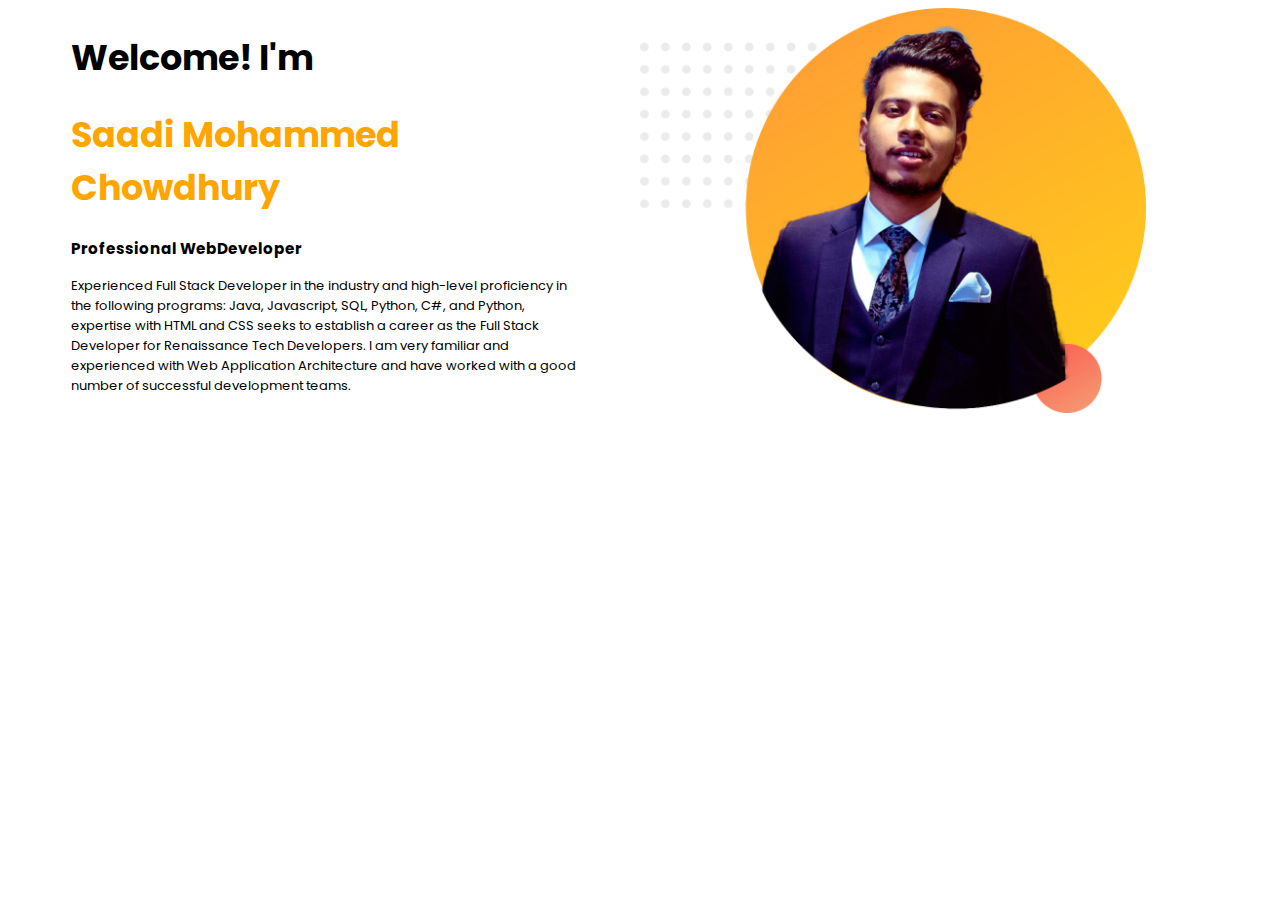
==== index.html @ 5a2079a8 "adding top part" ====
<!DOCTYPE html>
<html lang="en">
<head>
    <meta charset="UTF-8">
    <meta name="viewport" content="width=device-width, initial-scale=1.0">
    <title>Saadi Mohammed</title>
    <link rel="stylesheet" href="style.css">

   <link href="https://fonts.googleapis.com/css2?family=Poppins&display=swap" rel="stylesheet">
</head>
<body>
    <section>
        <div class="half-width"> 
            <h1>Welcome! I'm</h1>
    <h1> <span class="name-highlight"> Saadi Mohammed Chowdhury</span></h1>
    <h3>Professional WebDeveloper</h3>
    <p>Experienced Full Stack Developer in the industry and high-level proficiency in the following programs: Java, Javascript, SQL, Python, C#, and Python, expertise with HTML and CSS seeks to establish a career as the Full Stack Developer for Renaissance Tech Developers. I am very familiar and experienced with Web Application Architecture and have worked with a good number of successful development teams.</p>
        </div>

        <div class="half-width">
            <img src="images/profile1.png" alt="">
        </div>
    </section>
    
</body>
</html>
---- style.css ----
h1{
    font-size: 35px;
    
}
body{
    font-family: 'Poppins', sans-serif;
    font-size: 13px;
  

}

.name-highlight{
    color:orange;
   
}

.half-width{
    width:40%;
    float:left;
    margin-left: 5%;

    
}
.half-width img
{
    width: 100%;
}
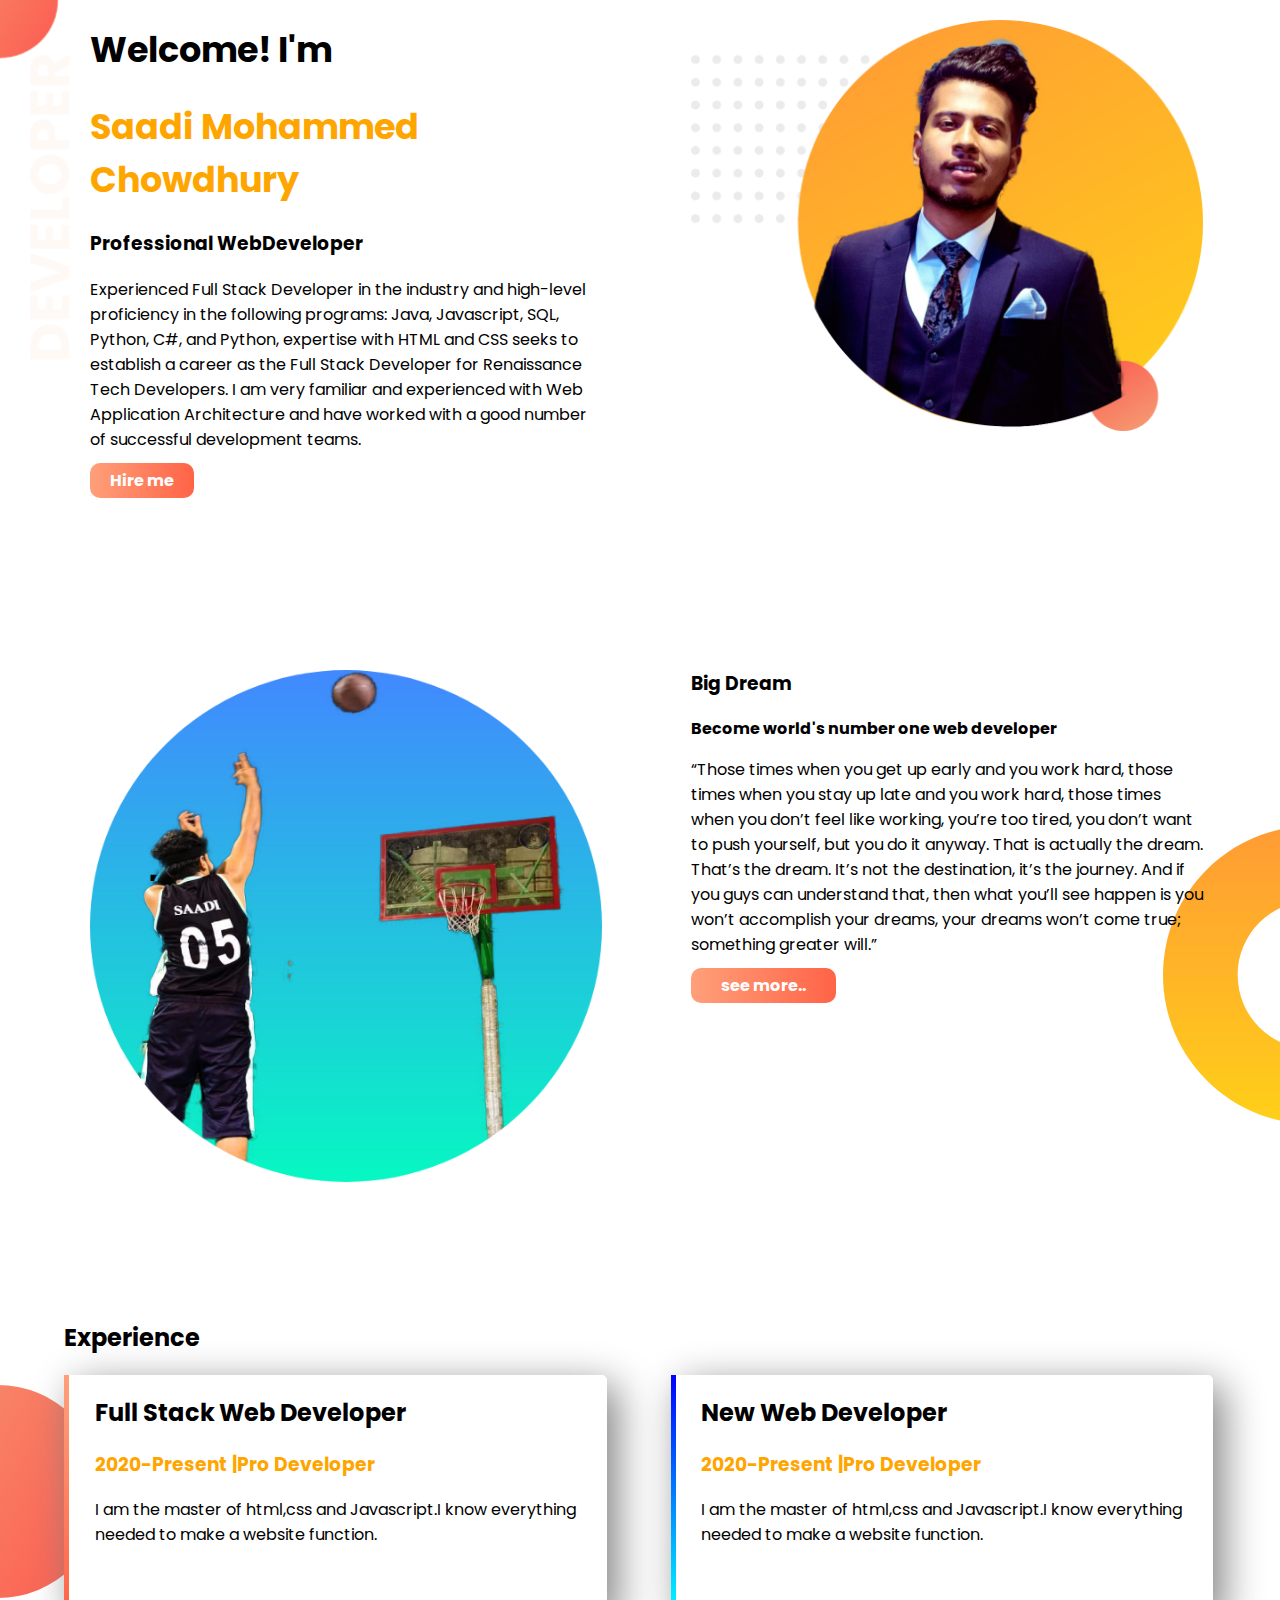
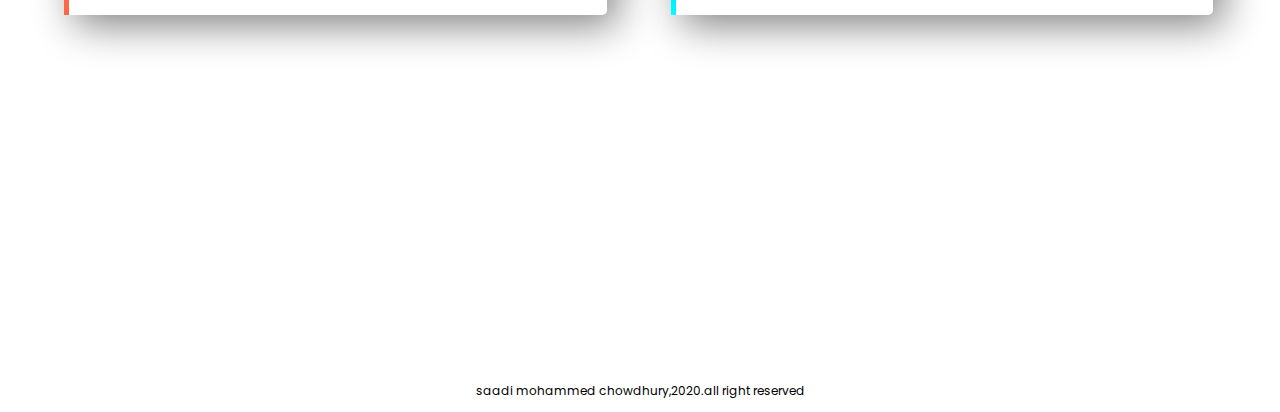
==== commit 83e07433: "saadi mohammed portfolio done" ====
--- a/index.html
+++ b/index.html
@@ -1,5 +1,6 @@
 <!DOCTYPE html>
 <html lang="en">
+
 <head>
     <meta charset="UTF-8">
     <meta name="viewport" content="width=device-width, initial-scale=1.0">
@@ -8,19 +9,84 @@
 
    <link href="https://fonts.googleapis.com/css2?family=Poppins&display=swap" rel="stylesheet">
 </head>
+
 <body>
-    <section>
-        <div class="half-width"> 
-            <h1>Welcome! I'm</h1>
-    <h1> <span class="name-highlight"> Saadi Mohammed Chowdhury</span></h1>
-    <h3>Professional WebDeveloper</h3>
-    <p>Experienced Full Stack Developer in the industry and high-level proficiency in the following programs: Java, Javascript, SQL, Python, C#, and Python, expertise with HTML and CSS seeks to establish a career as the Full Stack Developer for Renaissance Tech Developers. I am very familiar and experienced with Web Application Architecture and have worked with a good number of successful development teams.</p>
+
+
+
+        <section class="top-banner">
+                        <div class="half-width"> 
+                            <h1>Welcome! I'm</h1>
+        <h1> <span class="orange-highlight"> Saadi Mohammed Chowdhury</span></h1>
+        <h3>Professional WebDeveloper</h3>
+        <p>Experienced Full Stack Developer in the industry and high-level proficiency in the following programs: Java, Javascript, SQL, Python, C#, and Python, expertise with HTML and CSS seeks to establish a career as the Full Stack Developer for Renaissance Tech Developers. I am very familiar and experienced with Web Application Architecture and have worked with a good number of successful development teams.</p>
+
+        <a class="link_button" target="blank"href="file:///C:/Webdevelopment/Projects/Web%20Portfolio/index.html">Hire me</a>
+                         </div>
+
+            <div class="half-width">
+                <img src="images/profile1.png">
+            </div>
+        </section>
+
+
+
+    <section class="dream-area">
+
+        <div class="half-width">
+
+            <img src="images/dream-image.png" alt="">
+
         </div>
 
         <div class="half-width">
-            <img src="images/profile1.png" alt="">
+
+            <h3>Big Dream</h3>
+            <p><b>Become world's number one web developer</b>
+            <p>
+                “Those times when you get up early and you work hard, those times when you stay up late and you work hard, those times when you don’t feel like working, you’re too tired, you don’t want to push yourself, but you do it anyway. That is actually the dream. That’s the dream. It’s not the destination, it’s the journey. And if you guys can understand that, then what you’ll see happen is you won’t accomplish your dreams, your dreams won’t come true; something greater will.” 
+
+           
+            </p>
+            <a class="link_button2" target="blank"href="file:///C:/Webdevelopment/Projects/Web%20Portfolio/index.html">see more..</a>
+
         </div>
+
     </section>
+
+    <section class="experience-area">
+        
+       <h2 class="exp-head">Experience</h2>
+        <div id="full-stack" class="half-width single-experience">
+            <h2>Full Stack Web Developer</h2>
+            <h3 class="orange-highlight">2020-Present |Pro Developer</h3>
+
+            <p>
+                I am the master of html,css and Javascript.I know everything needed to make a website function.
+                
+            </p>
+           
+
+        </div>
+
+        <div id="new" class="half-width single-experience">
+
+            <h2> New Web Developer</h2>
+            <h3 class="orange-highlight">2020-Present |Pro Developer</h3>
+
+            <p>
+                I am the master of html,css and Javascript.I know everything needed to make a website function.
+            </p>
+            
+        </div>
+
+        
+
+    </section>
+
+    <footer>
+        <p>saadi mohammed chowdhury,2020.all right reserved</p>
+    </footer>
     
 </body>
 </html>--- a/style.css
+++ b/style.css
@@ -1,27 +1,123 @@
-h1{
-    font-size: 35px;
-    
+h1
+{
+    font-size: 35px;   
 }
-body{
+
+section
+{
+    height: 500px;
+    padding-bottom: 150px;
+}
+
+
+body
+{
     font-family: 'Poppins', sans-serif;
-    font-size: 13px;
-  
+    margin:0;
+}
+
+.orange-highlight
+{
+    color:orange;  
+}
+
+.top-banner
+{
+   background-image: url("images/top-banner.png");
+   background-repeat: no-repeat;
 
 }
 
-.name-highlight{
-    color:orange;
-   
-}
-
-.half-width{
+.half-width
+{
     width:40%;
     float:left;
     margin-left: 5%;
-
-    
+    padding-left: 2%;
+    padding-bottom: 4%;  
 }
 .half-width img
 {
     width: 100%;
-}+    padding-top: 4%;
+  
+}
+
+.link_button{
+    background-image:linear-gradient(to right,lightsalmon,tomato);
+    padding:6px 20px;
+    border-radius: 10px;
+    color:white;
+    font-weight: bolder;
+    text-decoration: none;
+    
+
+}
+
+.dream-area
+{
+   background-image: url("images/dream-bg.png");
+   background-repeat: no-repeat;
+   background-position: right;
+
+}
+
+
+
+.link_button2
+{
+    background-image:linear-gradient(to right,lightsalmon,tomato);
+    padding:6px 30px;
+    border-radius: 10px;
+    color:white;
+    font-weight: bolder;
+    text-decoration: none;
+
+}
+
+.exp-head
+{
+    margin-left: 5%;
+  
+}
+
+.experience-area
+{
+    background-image: url("images/exp-bg.png");
+    background-repeat: no-repeat;
+    background-position: 0% 15%;
+
+}
+
+.single-experience
+{
+    box-shadow: 10px 10px  40px grey;
+    border-radius: 5px;
+    background-color: white;
+    
+   
+}
+
+#full-stack
+{
+    border-left: 5px solid;
+    border-image: linear-gradient(180deg, lightsalmon,tomato);
+    border-image-slice: 1;
+   
+}
+
+#new
+{
+    border-left: 5px solid;
+    border-image: linear-gradient(180deg, blue,cyan);
+    border-image-slice: 1;
+   
+}
+
+footer p
+{
+    text-align: center;
+    font-size: 12px;
+}
+
+
